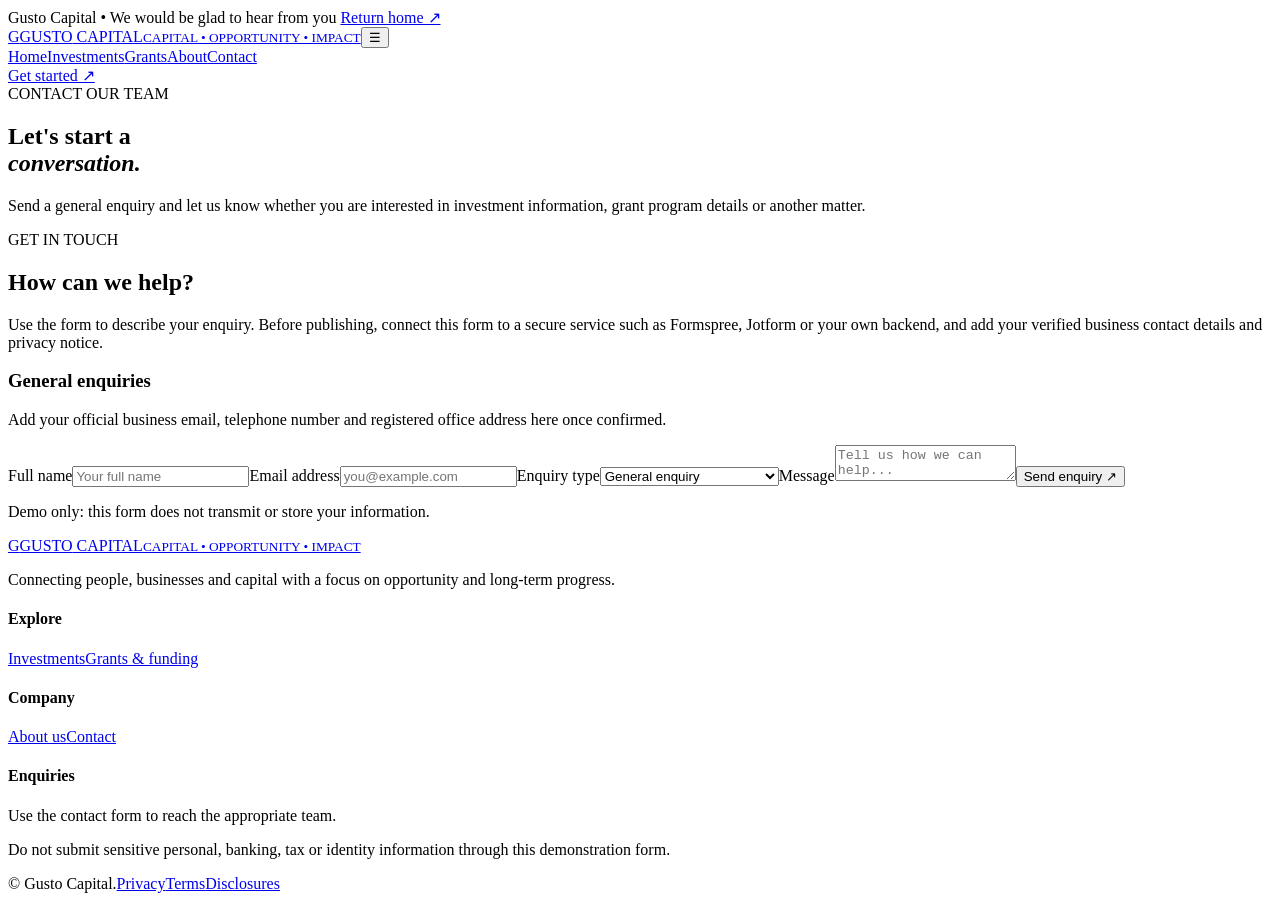
==== contact.html @ 6507f584 "Add files via upload" ====
<!doctype html><html lang="en"><head><meta charset="utf-8"><meta name="viewport" content="width=device-width, initial-scale=1"><title>Contact | Gusto Capital</title><link rel="preconnect" href="https://fonts.googleapis.com"><link href="https://fonts.googleapis.com/css2?family=DM+Sans:wght@400;500;600;700&family=Manrope:wght@400;500;600;700;800&display=swap" rel="stylesheet"><link rel="stylesheet" href="assets/styles.css"></head><body><div class="announcement">Gusto Capital <span>•</span> We would be glad to hear from you <a href="index.html">Return home ↗</a></div><header class="site-header"><a class="brand" href="index.html"><span class="brand-mark">G</span><span>GUSTO<span class="brand-light"> CAPITAL</span><small>CAPITAL • OPPORTUNITY • IMPACT</small></span></a><button class="menu-toggle" aria-label="Open navigation">☰</button><nav class="main-nav"><a href="index.html">Home</a><a href="investments.html">Investments</a><a href="grants.html">Grants</a><a href="about.html">About</a><a class="active" href="contact.html">Contact</a></nav><div class="header-actions"><a class="btn btn-dark" href="contact.html">Get started ↗</a></div></header><main><section class="page-hero"><div class="wrap"><div class="eyebrow light">CONTACT OUR TEAM</div><h1>Let's start a<br><em>conversation.</em></h1><p>Send a general enquiry and let us know whether you are interested in investment information, grant program details or another matter.</p></div></section><section class="content-section wrap"><div class="content-grid"><div><div class="section-kicker">GET IN TOUCH</div><h2>How can we help?</h2><p>Use the form to describe your enquiry. Before publishing, connect this form to a secure service such as Formspree, Jotform or your own backend, and add your verified business contact details and privacy notice.</p><div class="info-cards" style="grid-template-columns:1fr"><article class="info-card"><h3>General enquiries</h3><p>Add your official business email, telephone number and registered office address here once confirmed.</p></article></div></div><form class="contact-form" data-demo-form><label>Full name<input required name="name" placeholder="Your full name"></label><label>Email address<input required type="email" name="email" placeholder="you@example.com"></label><label>Enquiry type<select name="type"><option>General enquiry</option><option>Investment information</option><option>Grant program information</option><option>Partnership</option></select></label><label>Message<textarea required name="message" placeholder="Tell us how we can help..."></textarea></label><button class="btn btn-dark" type="submit">Send enquiry ↗</button><p class="form-note">Demo only: this form does not transmit or store your information.</p><p class="form-status" aria-live="polite"></p></form></div></section></main><footer class="site-footer"><div class="wrap"><div class="footer-main"><div class="footer-brand"><a class="brand brand-footer" href="index.html"><span class="brand-mark">G</span><span>GUSTO<span class="brand-light"> CAPITAL</span><small>CAPITAL • OPPORTUNITY • IMPACT</small></span></a><p>Connecting people, businesses and capital with a focus on opportunity and long-term progress.</p></div><div><h4>Explore</h4><a href="investments.html">Investments</a><a href="grants.html">Grants & funding</a></div><div><h4>Company</h4><a href="about.html">About us</a><a href="contact.html">Contact</a></div><div><h4>Enquiries</h4><p>Use the contact form to reach the appropriate team.</p></div></div><div class="footer-legal"><p>Do not submit sensitive personal, banking, tax or identity information through this demonstration form.</p><div class="footer-bottom"><span>© <span id="year"></span> Gusto Capital.</span><span><a href="#">Privacy</a><a href="#">Terms</a><a href="#">Disclosures</a></span></div></div></div></footer><script src="assets/script.js"></script></body></html>
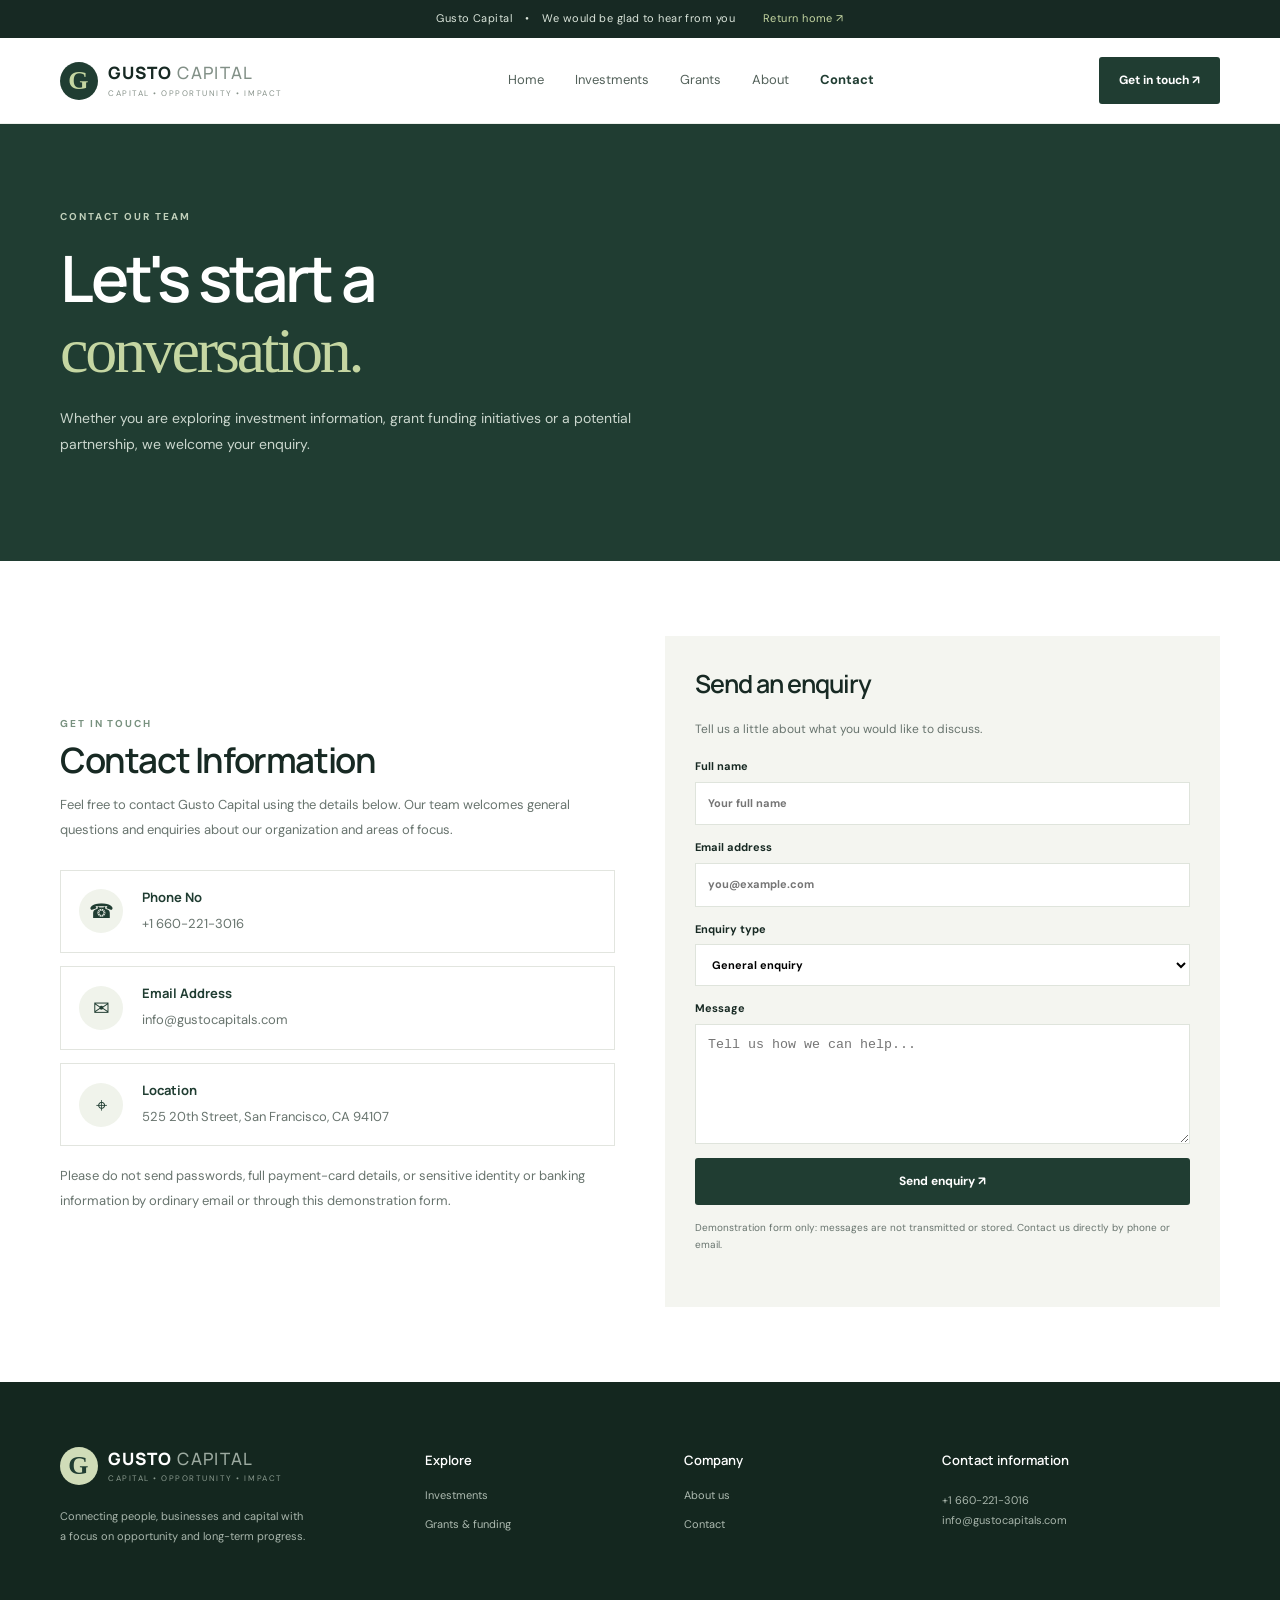
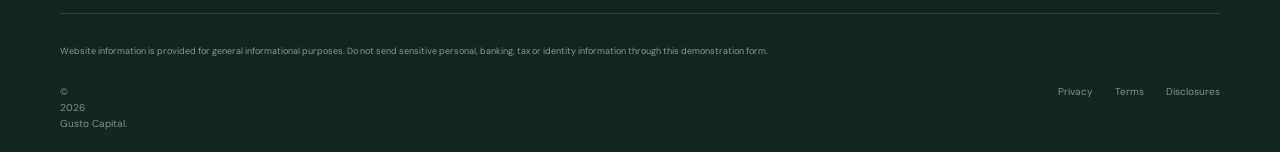
==== commit a0da977a: "Update contact.html" ====
--- a/contact.html
+++ b/contact.html
@@ -1 +1,101 @@
-<!doctype html><html lang="en"><head><meta charset="utf-8"><meta name="viewport" content="width=device-width, initial-scale=1"><title>Contact | Gusto Capital</title><link rel="preconnect" href="https://fonts.googleapis.com"><link href="https://fonts.googleapis.com/css2?family=DM+Sans:wght@400;500;600;700&family=Manrope:wght@400;500;600;700;800&display=swap" rel="stylesheet"><link rel="stylesheet" href="assets/styles.css"></head><body><div class="announcement">Gusto Capital <span>•</span> We would be glad to hear from you <a href="index.html">Return home ↗</a></div><header class="site-header"><a class="brand" href="index.html"><span class="brand-mark">G</span><span>GUSTO<span class="brand-light"> CAPITAL</span><small>CAPITAL • OPPORTUNITY • IMPACT</small></span></a><button class="menu-toggle" aria-label="Open navigation">☰</button><nav class="main-nav"><a href="index.html">Home</a><a href="investments.html">Investments</a><a href="grants.html">Grants</a><a href="about.html">About</a><a class="active" href="contact.html">Contact</a></nav><div class="header-actions"><a class="btn btn-dark" href="contact.html">Get started ↗</a></div></header><main><section class="page-hero"><div class="wrap"><div class="eyebrow light">CONTACT OUR TEAM</div><h1>Let's start a<br><em>conversation.</em></h1><p>Send a general enquiry and let us know whether you are interested in investment information, grant program details or another matter.</p></div></section><section class="content-section wrap"><div class="content-grid"><div><div class="section-kicker">GET IN TOUCH</div><h2>How can we help?</h2><p>Use the form to describe your enquiry. Before publishing, connect this form to a secure service such as Formspree, Jotform or your own backend, and add your verified business contact details and privacy notice.</p><div class="info-cards" style="grid-template-columns:1fr"><article class="info-card"><h3>General enquiries</h3><p>Add your official business email, telephone number and registered office address here once confirmed.</p></article></div></div><form class="contact-form" data-demo-form><label>Full name<input required name="name" placeholder="Your full name"></label><label>Email address<input required type="email" name="email" placeholder="you@example.com"></label><label>Enquiry type<select name="type"><option>General enquiry</option><option>Investment information</option><option>Grant program information</option><option>Partnership</option></select></label><label>Message<textarea required name="message" placeholder="Tell us how we can help..."></textarea></label><button class="btn btn-dark" type="submit">Send enquiry ↗</button><p class="form-note">Demo only: this form does not transmit or store your information.</p><p class="form-status" aria-live="polite"></p></form></div></section></main><footer class="site-footer"><div class="wrap"><div class="footer-main"><div class="footer-brand"><a class="brand brand-footer" href="index.html"><span class="brand-mark">G</span><span>GUSTO<span class="brand-light"> CAPITAL</span><small>CAPITAL • OPPORTUNITY • IMPACT</small></span></a><p>Connecting people, businesses and capital with a focus on opportunity and long-term progress.</p></div><div><h4>Explore</h4><a href="investments.html">Investments</a><a href="grants.html">Grants & funding</a></div><div><h4>Company</h4><a href="about.html">About us</a><a href="contact.html">Contact</a></div><div><h4>Enquiries</h4><p>Use the contact form to reach the appropriate team.</p></div></div><div class="footer-legal"><p>Do not submit sensitive personal, banking, tax or identity information through this demonstration form.</p><div class="footer-bottom"><span>© <span id="year"></span> Gusto Capital.</span><span><a href="#">Privacy</a><a href="#">Terms</a><a href="#">Disclosures</a></span></div></div></div></footer><script src="assets/script.js"></script></body></html>
+<!doctype html>
+<html lang="en">
+<head>
+  <meta charset="utf-8">
+  <meta name="viewport" content="width=device-width, initial-scale=1">
+  <meta name="description" content="Contact Gusto Capital by phone, email or mail, or send our team an enquiry.">
+  <title>Contact | Gusto Capital</title>
+  <link rel="preconnect" href="https://fonts.googleapis.com">
+  <link rel="preconnect" href="https://fonts.gstatic.com" crossorigin>
+  <link href="https://fonts.googleapis.com/css2?family=DM+Sans:wght@400;500;600;700&family=Manrope:wght@400;500;600;700;800&display=swap" rel="stylesheet">
+  <link rel="stylesheet" href="assets/styles.css">
+  <style>
+    .contact-info-heading{font:600 30px/1.2 Manrope,sans-serif;letter-spacing:-.035em;margin:8px 0 12px;color:var(--ink)}
+    .contact-intro{font-size:13px;line-height:1.85;color:var(--muted);max-width:510px}
+    .contact-details{display:grid;gap:13px;margin-top:27px}
+    .contact-detail{display:grid;grid-template-columns:48px 1fr;gap:15px;align-items:center;padding:17px 18px;border:1px solid var(--line);background:#fff}
+    .contact-detail-icon{width:44px;height:44px;border-radius:50%;display:grid;place-items:center;background:#f0f3eb;color:var(--green);font-size:20px}
+    .contact-detail h3{font:700 13px Manrope,sans-serif;color:var(--green);margin:0 0 4px}
+    .contact-detail p,.contact-detail a{font-size:13px;color:var(--muted);line-height:1.6;margin:0;overflow-wrap:anywhere}
+    .contact-detail a:hover{color:var(--green);text-decoration:underline}
+    .contact-form{align-self:stretch}
+    .contact-form h2{font:600 25px Manrope;margin:0 0 4px;color:var(--ink)}
+    .contact-form>p{font-size:12px;line-height:1.7;color:var(--muted);margin:0 0 5px}
+    .contact-form .form-note{font-size:10px}
+    .contact-bottom-note{font-size:11px;line-height:1.7;color:var(--muted);margin-top:18px}
+    @media(max-width:650px){.contact-info-heading{font-size:27px}.contact-detail{padding:14px}}
+  </style>
+</head>
+<body>
+  <div class="announcement">Gusto Capital <span>•</span> We would be glad to hear from you <a href="index.html">Return home ↗</a></div>
+  <header class="site-header">
+    <a class="brand" href="index.html"><span class="brand-mark">G</span><span>GUSTO<span class="brand-light"> CAPITAL</span><small>CAPITAL • OPPORTUNITY • IMPACT</small></span></a>
+    <button class="menu-toggle" aria-label="Open navigation">☰</button>
+    <nav class="main-nav"><a href="index.html">Home</a><a href="investments.html">Investments</a><a href="grants.html">Grants</a><a href="about.html">About</a><a class="active" href="contact.html">Contact</a></nav>
+    <div class="header-actions"><a class="btn btn-dark" href="#contact-form">Get in touch ↗</a></div>
+  </header>
+
+  <main>
+    <section class="page-hero">
+      <div class="wrap">
+        <div class="eyebrow light">CONTACT OUR TEAM</div>
+        <h1>Let's start a<br><em>conversation.</em></h1>
+        <p>Whether you are exploring investment information, grant funding initiatives or a potential partnership, we welcome your enquiry.</p>
+      </div>
+    </section>
+
+    <section class="content-section wrap">
+      <div class="content-grid">
+        <div>
+          <div class="section-kicker">GET IN TOUCH</div>
+          <h2 class="contact-info-heading">Contact Information</h2>
+          <p class="contact-intro">Feel free to contact Gusto Capital using the details below. Our team welcomes general questions and enquiries about our organization and areas of focus.</p>
+          <div class="contact-details">
+            <article class="contact-detail">
+              <span class="contact-detail-icon" aria-hidden="true">☎</span>
+              <div><h3>Phone No</h3><a href="tel:+16602213016">+1 660-221-3016</a></div>
+            </article>
+            <article class="contact-detail">
+              <span class="contact-detail-icon" aria-hidden="true">✉</span>
+              <div><h3>Email Address</h3><a href="mailto:info@gustocapitals.com">info@gustocapitals.com</a></div>
+            </article>
+            <article class="contact-detail">
+              <span class="contact-detail-icon" aria-hidden="true">⌖</span>
+              <div><h3>Location</h3><a href="https://www.google.com/maps/search/?api=1&query=525%2020th%20Street%2C%20San%20Francisco%2C%20CA%2094107" target="_blank" rel="noopener">525 20th Street, San Francisco, CA 94107</a></div>
+            </article>
+          </div>
+          <p class="contact-bottom-note">Please do not send passwords, full payment-card details, or sensitive identity or banking information by ordinary email or through this demonstration form.</p>
+        </div>
+
+        <form class="contact-form" id="contact-form" data-demo-form>
+          <h2>Send an enquiry</h2>
+          <p>Tell us a little about what you would like to discuss.</p>
+          <label>Full name<input required name="name" placeholder="Your full name" autocomplete="name"></label>
+          <label>Email address<input required type="email" name="email" placeholder="you@example.com" autocomplete="email"></label>
+          <label>Enquiry type<select name="type"><option>General enquiry</option><option>Investment information</option><option>Grant program information</option><option>Partnership</option></select></label>
+          <label>Message<textarea required name="message" placeholder="Tell us how we can help..."></textarea></label>
+          <button class="btn btn-dark" type="submit">Send enquiry ↗</button>
+          <p class="form-note">Demonstration form only: messages are not transmitted or stored. Contact us directly by phone or email.</p>
+          <p class="form-status" aria-live="polite"></p>
+        </form>
+      </div>
+    </section>
+  </main>
+
+  <footer class="site-footer">
+    <div class="wrap">
+      <div class="footer-main">
+        <div class="footer-brand"><a class="brand brand-footer" href="index.html"><span class="brand-mark">G</span><span>GUSTO<span class="brand-light"> CAPITAL</span><small>CAPITAL • OPPORTUNITY • IMPACT</small></span></a><p>Connecting people, businesses and capital with a focus on opportunity and long-term progress.</p></div>
+        <div><h4>Explore</h4><a href="investments.html">Investments</a><a href="grants.html">Grants &amp; funding</a></div>
+        <div><h4>Company</h4><a href="about.html">About us</a><a href="contact.html">Contact</a></div>
+        <div><h4>Contact information</h4><p><a href="tel:+16602213016">+1 660-221-3016</a><br><a href="mailto:info@gustocapitals.com">info@gustocapitals.com</a></p></div>
+      </div>
+      <div class="footer-legal">
+        <p>Website information is provided for general informational purposes. Do not send sensitive personal, banking, tax or identity information through this demonstration form.</p>
+        <div class="footer-bottom"><span>© <span id="year"></span> Gusto Capital.</span><span><a href="#">Privacy</a><a href="#">Terms</a><a href="#">Disclosures</a></span></div>
+      </div>
+    </div>
+  </footer>
+  <script src="assets/script.js"></script>
+</body>
+</html>
--- a/assets/styles.css
+++ b/assets/styles.css
@@ -0,0 +1,5 @@
+:root{--ink:#172923;--muted:#68746e;--cream:#f5f4ef;--paper:#fff;--green:#203d32;--green2:#315b49;--lime:#c5d6a2;--orange:#d77a4e;--line:#e2e5df;--serif:Georgia,'Times New Roman',serif}*{box-sizing:border-box}html{scroll-behavior:smooth}body{margin:0;color:var(--ink);font-family:'DM Sans',sans-serif;background:#fff;line-height:1.6}a{color:inherit;text-decoration:none}button,input,select{font:inherit}.wrap{width:min(1160px,calc(100% - 48px));margin:auto}.announcement{height:38px;background:#172923;color:#dce6dc;display:flex;align-items:center;justify-content:center;gap:13px;font-size:11px;letter-spacing:.04em}.announcement a{color:var(--lime);margin-left:15px}.site-header{height:86px;padding:0 max(24px,calc((100% - 1160px)/2));display:flex;align-items:center;justify-content:space-between;background:#fff;position:sticky;top:0;z-index:20;border-bottom:1px solid #edf0eb}.brand{display:flex;align-items:center;gap:10px;font-family:Manrope,sans-serif;font-weight:800;letter-spacing:.08em;font-size:17px;line-height:1.15}.brand-mark{width:38px;height:38px;display:grid;place-items:center;background:var(--green);color:var(--lime);font-family:var(--serif);font-size:26px;border-radius:50%}.brand-light{font-weight:500;color:#829087}.brand small{display:block;font:8px 'DM Sans',sans-serif;letter-spacing:.19em;color:#87928a;margin-top:5px}.main-nav{display:flex;gap:31px;font-size:13px;color:#53615a}.main-nav a:hover,.main-nav a.active{color:var(--green);font-weight:700}.header-actions{display:flex;gap:10px}.btn{display:inline-flex;align-items:center;justify-content:center;gap:18px;padding:13px 19px;border-radius:3px;font-size:12px;font-weight:700;transition:.2s;border:1px solid transparent;cursor:pointer}.btn-dark{background:var(--green);color:white}.btn-dark:hover{background:#315b49}.btn-quiet{background:transparent;color:var(--ink)}.btn-accent{background:var(--lime);color:#20372c}.btn-accent:hover{background:#d4e2b8}.btn-outline{border-color:#ffffff8a;color:#fff;background:#ffffff0d}.menu-toggle{display:none;background:none;border:0;font-size:25px;color:var(--green)}.hero{min-height:620px;background:#203d32;position:relative;overflow:hidden;color:#fff;display:flex;align-items:center}.hero-image{position:absolute;inset:0;background:linear-gradient(90deg,rgba(17,39,30,.96) 0%,rgba(23,48,38,.87) 43%,rgba(23,48,38,.22) 100%),url('https://images.unsplash.com/photo-1486406146926-c627a92ad1ab?auto=format&fit=crop&w=2000&q=90') center/cover}.hero-content{position:relative;z-index:1;padding-top:38px;padding-bottom:55px}.eyebrow,.section-kicker{font-size:10px;letter-spacing:.19em;font-weight:700;color:#78917f}.eyebrow{display:flex;align-items:center;gap:10px}.eyebrow span{height:1px;width:28px;background:var(--lime)}.light{color:#c1d0bb}.hero h1{font:500 clamp(48px,6vw,78px)/1.05 Manrope,sans-serif;letter-spacing:-.055em;margin:25px 0}.hero h1 em,.section-heading h2 em,.calculator-section h2 em,.cta-band h2 em{font-family:var(--serif);font-weight:400;color:var(--lime)}.hero-content>p{max-width:530px;color:#d3ddd5;font-size:15px;line-height:1.8}.hero-buttons{display:flex;gap:12px;margin-top:30px}.hero-note{display:flex;align-items:center;gap:12px;margin-top:55px;color:#dce5dc;font-size:12px}.hero-note small{color:#aab9ae}.note-icon{width:34px;height:34px;border:1px solid #8ea18e;border-radius:50%;display:grid;place-items:center;color:var(--lime);font-size:19px}.hero-caption{position:absolute;right:max(24px,calc((100% - 1160px)/2));bottom:25px;color:#dce5dc;font-size:9px;letter-spacing:.16em}.hero-caption span{margin-left:40px;color:var(--lime)}.trust-strip{display:grid;grid-template-columns:repeat(4,1fr);padding:25px max(24px,calc((100% - 1160px)/2));background:#f2f3ed;border-bottom:1px solid var(--line)}.trust-strip div{display:flex;gap:14px;align-items:center;border-right:1px solid #d9ded5;padding:0 20px}.trust-strip div:first-child{padding-left:0}.trust-strip div:last-child{border:0}.trust-strip b{font:18px var(--serif);color:#82957e}.trust-strip span{font-size:11px;color:#4e5b53}.metrics{padding-top:88px;padding-bottom:82px}.metrics-grid{display:grid;grid-template-columns:repeat(4,1fr);gap:28px;margin-top:30px}.metrics-grid strong{font:700 27px Manrope;letter-spacing:-.04em}.metrics-grid strong span{color:#a5b78a}.metrics-grid p{font-size:12px;color:var(--muted);max-width:180px}.fine-print{font-size:10px;color:#8b958e}.offer-section{background:var(--cream);padding:90px 0}.section-heading{display:flex;justify-content:space-between;align-items:end;gap:40px;margin:15px 0 38px}.section-heading h2,.calculator-section h2,.cta-band h2{font:600 clamp(36px,4vw,52px)/1.12 Manrope;letter-spacing:-.05em;margin:13px 0 0}.section-heading h2 em{color:#789079}.section-heading>p{max-width:400px;color:var(--muted);font-size:13px;margin:0 0 5px}.offer-grid{display:grid;grid-template-columns:1fr 1fr;gap:22px}.offer-card{background:white;display:grid;grid-template-columns:1fr 1fr;min-height:300px}.offer-photo{min-height:300px;background-size:cover;background-position:center}.photo-invest{background-image:url('https://images.unsplash.com/photo-1486406146926-c627a92ad1ab?auto=format&fit=crop&w=900&q=85')}.photo-grant{background-image:url('https://images.unsplash.com/photo-1556761175-b413da4baf72?auto=format&fit=crop&w=900&q=85')}.offer-body{padding:30px 25px;align-self:center}.tag{font-size:9px;letter-spacing:.16em;color:#83917e;font-weight:700}.offer-body h3{font:600 23px/1.2 Manrope;margin:13px 0}.offer-body p{font-size:12px;color:var(--muted);line-height:1.8}.text-link{font-size:11px;font-weight:700;color:var(--green);display:inline-flex;gap:18px;margin-top:12px}.featured{padding-top:90px;padding-bottom:95px}.feature-grid{display:grid;grid-template-columns:repeat(3,1fr);gap:20px}.feature-card{position:relative;min-height:390px;color:white;overflow:hidden;background:var(--green)}.feature-card:after{content:'';position:absolute;inset:0;background:linear-gradient(0deg,rgba(14,31,24,.92),transparent 75%)}.feature-card img{width:100%;height:390px;object-fit:cover;transition:transform .5s}.feature-card:hover img{transform:scale(1.04)}.feature-card>div{position:absolute;z-index:1;bottom:25px;left:25px;right:25px}.feature-card span{font-size:9px;letter-spacing:.15em;color:var(--lime)}.feature-card h3{font:600 25px Manrope;margin:7px 0}.feature-card p{font-size:12px;color:#d2ddd4;margin:0}.calculator-section{background:var(--green);color:#fff;padding:95px 0}.calc-layout{display:grid;grid-template-columns:.9fr 1.1fr;gap:90px;align-items:center}.calculator-section h2{margin:18px 0 22px}.calculator-section>div>div:first-child>p{font-size:13px;color:#c6d2c9;max-width:390px;line-height:1.9}.calc-disclaimer{border-left:2px solid var(--lime);padding:12px 16px;color:#c5d3c8;font-size:11px;margin-top:35px;max-width:360px}.calc-panel{background:#fff;color:var(--ink);padding:30px 34px}.calc-top{display:flex;justify-content:space-between;font-size:9px;letter-spacing:.14em;font-weight:700;color:#87928a;margin-bottom:28px}.calc-dot{color:#92ad75}.calc-panel label{display:block;font-size:11px;font-weight:700;margin-bottom:8px}.money-input{display:flex;align-items:center;border-bottom:1px solid var(--line);padding:5px 0}.money-input span{font:24px Manrope;color:#82917f}.money-input input{border:0;outline:0;font:600 28px Manrope;width:100%;color:var(--ink)}.range{width:100%;accent-color:#6f8b65;margin-top:20px}.range-labels{display:flex;justify-content:space-between;color:#98a199;font-size:9px}.calc-fields{display:grid;grid-template-columns:1fr 1fr;gap:15px;margin:24px 0}.calc-fields select{width:100%;padding:11px;border:1px solid var(--line);background:#fafbf8;color:var(--ink);font-size:12px}.calc-result{background:#f2f4ed;padding:20px}.calc-result>span{font-size:9px;letter-spacing:.14em;color:#748477;font-weight:700}.calc-result>strong{display:block;font:700 36px Manrope;margin:5px 0 14px}.calc-result>div{display:flex;justify-content:space-between;border-top:1px solid #dfe4da;padding-top:12px;font-size:10px;color:#78837b}.calc-result b{display:block;color:var(--ink);font-size:13px}.calc-panel .fine-print{margin-bottom:0}.process{padding-top:90px;padding-bottom:100px}.process .section-heading{margin-bottom:42px}.steps{display:grid;grid-template-columns:repeat(4,1fr);border-top:1px solid var(--line)}.steps article{padding:25px 25px 0 0;border-right:1px solid var(--line);margin-right:25px}.steps article:last-child{border:0;margin:0}.steps article>b{font:22px var(--serif);color:#91a184}.steps h3{font:600 18px Manrope;margin:18px 0 8px}.steps p{font-size:12px;color:var(--muted);max-width:210px}.cta-band{background:#253e33;color:#fff;padding:68px 0}.cta-inner{display:flex;align-items:center;justify-content:space-between;gap:50px}.cta-band h2{margin-top:13px}.cta-band h2 em{color:var(--lime)}.cta-inner>div:last-child{max-width:380px}.cta-inner p{font-size:13px;color:#c6d2c9;margin-top:0;margin-bottom:22px}.site-footer{background:#14271f;color:#dce4dc;padding:65px 0 20px}.footer-main{display:grid;grid-template-columns:1.5fr 1fr 1fr 1.3fr;gap:45px;padding-bottom:55px}.brand-footer{color:#fff}.brand-footer .brand-mark{background:#d0dcb8;color:#203d32}.brand-footer .brand-light{color:#9caaa0}.brand-footer small{color:#8a9a8f}.footer-brand p,.footer-main>div>p{font-size:11px;color:#a9b6ac;max-width:250px;line-height:1.8;margin-top:22px}.footer-main h4{font:600 13px Manrope;color:#fff;margin:4px 0 18px}.footer-main>div>a:not(.brand){display:block;font-size:11px;color:#aebbb1;margin:11px 0}.footer-main>div>a:hover{color:var(--lime)}.footer-legal{border-top:1px solid #ffffff20;padding-top:20px}.footer-legal>p{font-size:9px;line-height:1.8;color:#89988e;max-width:950px}.footer-bottom{display:flex;justify-content:space-between;color:#819087;font-size:10px;margin-top:25px}.footer-bottom span:last-child{display:flex;gap:22px}.modal{position:fixed;inset:0;background:#081710bd;z-index:40;display:none;align-items:center;justify-content:center;padding:20px}.modal.open{display:flex}.modal-card{background:#fff;max-width:480px;width:100%;padding:40px;position:relative}.modal-close{position:absolute;right:18px;top:12px;border:0;background:none;font-size:28px;cursor:pointer}.modal-card h2{font:600 32px Manrope;margin:12px 0}.modal-card h2 em{font-family:var(--serif);font-weight:400}.modal-card>p{font-size:12px;color:var(--muted)}.portal-options{display:grid;gap:10px;margin-top:25px}.portal-options a{padding:16px;background:#f3f5ef;display:grid;gap:5px}.portal-options b{font:600 14px Manrope}.portal-options span{font-size:11px;color:var(--muted)}
+/* Inner pages */
+.page-hero{background:var(--green);color:#fff;padding:85px 0 90px}.page-hero h1{font:600 clamp(42px,5vw,64px)/1.1 Manrope;letter-spacing:-.05em;max-width:800px;margin:18px 0}.page-hero h1 em{font:400 1em var(--serif);color:var(--lime)}.page-hero p{max-width:620px;color:#cbd7ce;font-size:14px;line-height:1.8}.content-section{padding:75px 0}.content-grid{display:grid;grid-template-columns:1fr 1fr;gap:50px;align-items:center}.content-grid img{width:100%;height:380px;object-fit:cover}.content-grid h2{font:600 35px Manrope;line-height:1.15;letter-spacing:-.04em}.content-grid p{font-size:13px;color:var(--muted);line-height:1.9}.info-cards{display:grid;grid-template-columns:repeat(3,1fr);gap:18px;margin-top:35px}.info-card{border:1px solid var(--line);padding:25px}.info-card h3{font:600 18px Manrope}.info-card p{font-size:12px;color:var(--muted)}.contact-form{background:#f4f5f0;padding:30px;display:grid;gap:14px}.contact-form label{font-size:11px;font-weight:700}.contact-form input,.contact-form textarea,.contact-form select{display:block;width:100%;padding:12px;border:1px solid #dfe4dc;background:white;margin-top:6px}.contact-form textarea{min-height:120px;resize:vertical}.form-note{font-size:10px;color:#7c897f}
+@media(max-width:900px){.main-nav{gap:16px}.header-actions .btn-quiet{display:none}.calc-layout{gap:40px}.offer-card{grid-template-columns:1fr}.offer-photo{min-height:190px}.offer-body{padding:24px}.footer-main{grid-template-columns:1fr 1fr}.trust-strip{grid-template-columns:1fr 1fr;row-gap:18px}.trust-strip div:nth-child(2){border:0}.trust-strip div:nth-child(3){padding-left:0}.metrics-grid{grid-template-columns:1fr 1fr}}
+@media(max-width:650px){.wrap{width:min(100% - 36px,1160px)}.announcement{font-size:9px;padding:0 8px}.announcement a{display:none}.site-header{height:72px;padding:0 18px}.menu-toggle{display:block;order:3}.main-nav{display:none;position:absolute;top:71px;left:0;right:0;background:white;padding:20px;box-shadow:0 12px 20px #00000012;flex-direction:column;gap:17px}.main-nav.open{display:flex}.header-actions{margin-left:auto;margin-right:15px}.header-actions .btn{padding:10px 12px;font-size:10px}.brand{font-size:14px}.brand-mark{width:33px;height:33px}.hero{min-height:650px}.hero-image{background-position:60% center;background-image:linear-gradient(90deg,rgba(17,39,30,.95),rgba(17,39,30,.65)),url('https://images.unsplash.com/photo-1486406146926-c627a92ad1ab?auto=format&fit=crop&w=1200&q=85')}.hero h1{font-size:49px}.hero-content>p{font-size:13px}.hero-buttons{flex-wrap:wrap}.hero-note{margin-top:40px}.trust-strip{padding:20px 18px}.trust-strip div{padding:0 10px;gap:8px}.trust-strip span{font-size:9px}.metrics,.featured,.process{padding-top:65px;padding-bottom:65px}.metrics-grid{gap:20px}.metrics-grid strong{font-size:22px}.section-heading{display:block}.section-heading>p{margin-top:18px}.offer-section{padding:65px 0}.offer-grid,.feature-grid{grid-template-columns:1fr}.offer-card{grid-template-columns:42% 1fr;min-height:250px}.offer-photo{min-height:250px}.offer-body{padding:18px}.offer-body h3{font-size:19px}.offer-body p{font-size:11px}.feature-card,.feature-card img{min-height:330px;height:330px}.calculator-section{padding:65px 0}.calc-layout{grid-template-columns:1fr;gap:35px}.calc-panel{padding:23px 20px}.steps{grid-template-columns:1fr 1fr;row-gap:25px}.steps article:nth-child(2){border:0}.steps article{margin-right:15px;padding-right:12px}.cta-inner{display:block}.cta-inner>div:last-child{margin-top:25px}.footer-main{grid-template-columns:1fr 1fr;gap:30px 20px}.footer-bottom{display:grid;gap:15px}.content-grid{grid-template-columns:1fr;gap:25px}.content-grid img{height:260px}.info-cards{grid-template-columns:1fr}.page-hero{padding:65px 0}.contact-form{padding:20px}}
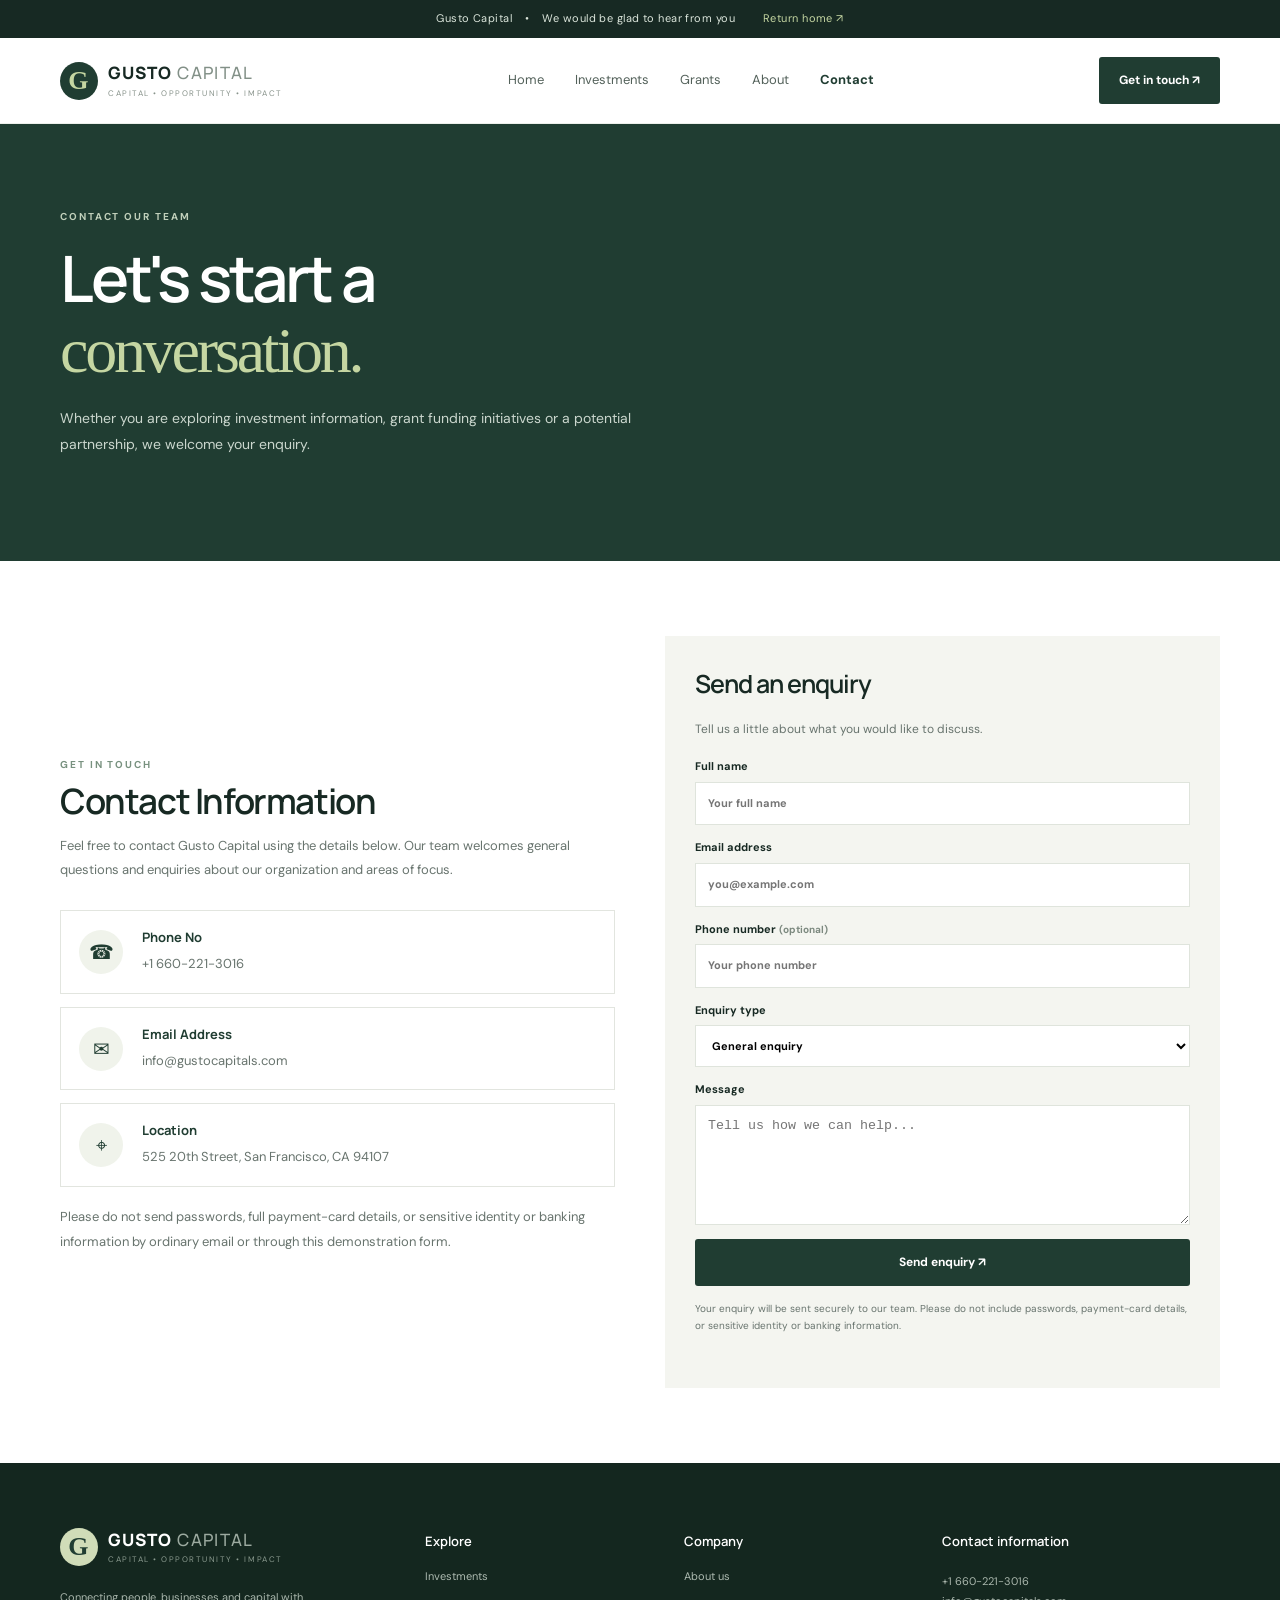
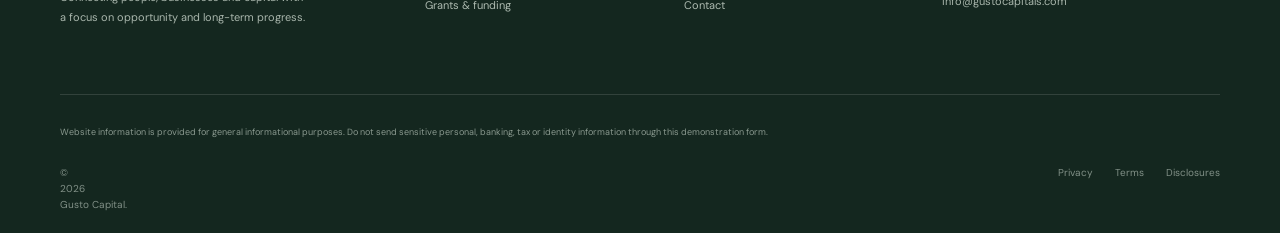
==== commit d833d422: "Update contact.html" ====
--- a/contact.html
+++ b/contact.html
@@ -67,15 +67,17 @@
           <p class="contact-bottom-note">Please do not send passwords, full payment-card details, or sensitive identity or banking information by ordinary email or through this demonstration form.</p>
         </div>
 
-        <form class="contact-form" id="contact-form" data-demo-form>
+        <form class="contact-form" id="contact-form" action="https://formspree.io/f/xaeoagda" method="POST">
           <h2>Send an enquiry</h2>
           <p>Tell us a little about what you would like to discuss.</p>
+          <input type="hidden" name="_subject" value="New Gusto Capital website enquiry">
           <label>Full name<input required name="name" placeholder="Your full name" autocomplete="name"></label>
           <label>Email address<input required type="email" name="email" placeholder="you@example.com" autocomplete="email"></label>
+          <label>Phone number <span class="form-note">(optional)</span><input type="tel" name="phone" placeholder="Your phone number" autocomplete="tel"></label>
           <label>Enquiry type<select name="type"><option>General enquiry</option><option>Investment information</option><option>Grant program information</option><option>Partnership</option></select></label>
           <label>Message<textarea required name="message" placeholder="Tell us how we can help..."></textarea></label>
           <button class="btn btn-dark" type="submit">Send enquiry ↗</button>
-          <p class="form-note">Demonstration form only: messages are not transmitted or stored. Contact us directly by phone or email.</p>
+          <p class="form-note">Your enquiry will be sent securely to our team. Please do not include passwords, payment-card details, or sensitive identity or banking information.</p>
           <p class="form-status" aria-live="polite"></p>
         </form>
       </div>
@@ -97,5 +99,49 @@
     </div>
   </footer>
   <script src="assets/script.js"></script>
+  <script>
+    (function () {
+      const form = document.getElementById('contact-form');
+      if (!form) return;
+      const status = form.querySelector('.form-status');
+      const submitButton = form.querySelector('button[type="submit"]');
+
+      form.addEventListener('submit', async function (event) {
+        event.preventDefault();
+        if (!form.reportValidity()) return;
+
+        const originalLabel = submitButton.textContent;
+        submitButton.disabled = true;
+        submitButton.textContent = 'Sending…';
+        status.textContent = 'Sending your enquiry…';
+        status.setAttribute('role', 'status');
+
+        try {
+          const response = await fetch(form.action, {
+            method: 'POST',
+            body: new FormData(form),
+            headers: { 'Accept': 'application/json' }
+          });
+          if (!response.ok) {
+            let message = 'We could not send your enquiry. Please try again or email us directly.';
+            try {
+              const result = await response.json();
+              if (result.errors && result.errors.length) message = result.errors.map(error => error.message).join(' ');
+            } catch (_) {}
+            throw new Error(message);
+          }
+          form.reset();
+          status.textContent = 'Thank you. Your enquiry has been sent successfully.';
+          status.classList.add('success');
+        } catch (error) {
+          status.textContent = error.message || 'Something went wrong. Please try again.';
+          status.classList.remove('success');
+        } finally {
+          submitButton.disabled = false;
+          submitButton.textContent = originalLabel;
+        }
+      });
+    })();
+  </script>
 </body>
 </html>
